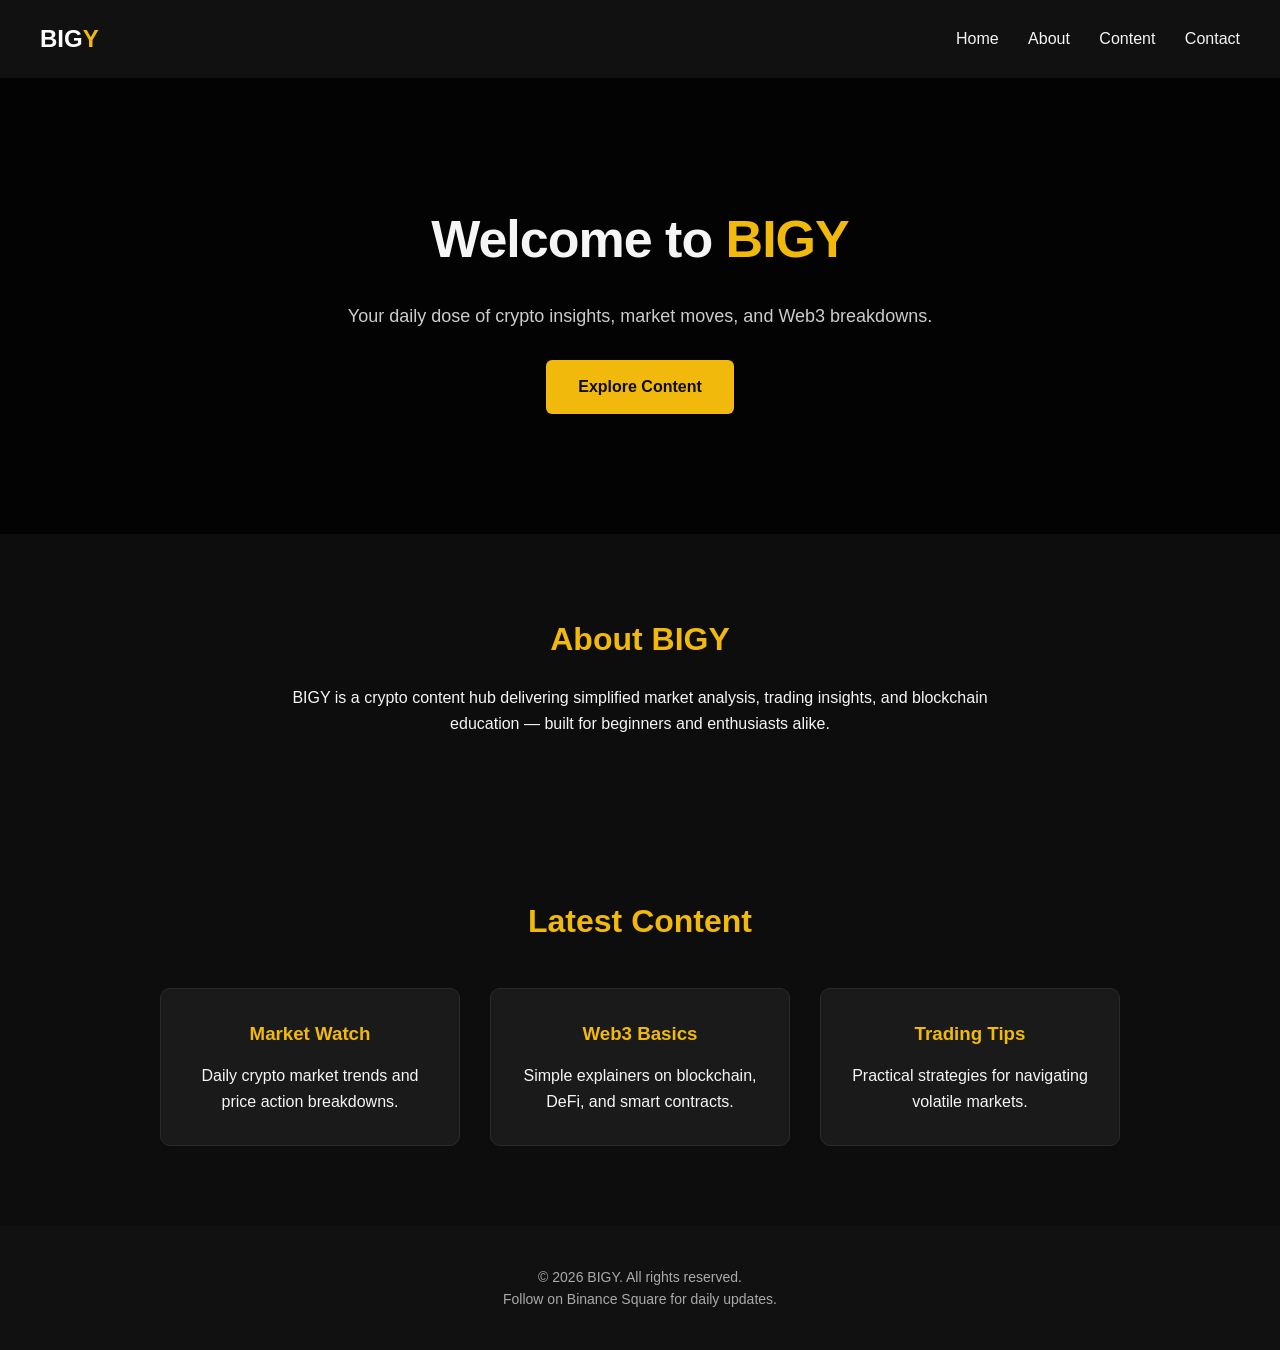
==== index.html @ 6cf3ee79 "Initial BIGY site" ====
<!DOCTYPE html>
<html lang="en">
<head>
    <meta charset="UTF-8">
    <meta name="viewport" content="width=device-width, initial-scale=1.0">
    <title>BIGY | Crypto Content Hub</title>
    <link rel="stylesheet" href="style.css">
</head>
<body>
    <header class="navbar">
    <div class="logo">BIG<span>Y</span></div>
    <nav>
        <a href="#home">Home</a>
        <a href="#about">About</a>
        <a href="#content">Content</a>
        <a href="#contact">Contact</a>
    </nav>
</header>

<section id="home" class="hero">
    <h1>Welcome to <span>BIGY</span></h1>
    <p>Your daily dose of crypto insights, market moves, and Web3 breakdowns.</p>
    <a href="#content" class="btn">Explore Content</a>
</section>

<section id="about" class="about">
    <h2>About BIGY</h2>
    <p>BIGY is a crypto content hub delivering simplified market analysis, trading insights, and blockchain education — built for beginners and enthusiasts alike.</p>
</section>

<section id="content" class="content">
    <h2>Latest Content</h2>
    <div class="cards">
        <div class="card">
            <h3>Market Watch</h3>
            <p>Daily crypto market trends and price action breakdowns.</p>
        </div>
        <div class="card">
            <h3>Web3 Basics</h3>
            <p>Simple explainers on blockchain, DeFi, and smart contracts.</p>
        </div>
        <div class="card">
            <h3>Trading Tips</h3>
            <p>Practical strategies for navigating volatile markets.</p>
        </div>
    </div>
</section>

<footer id="contact" class="footer">
    <p>&copy; 2026 BIGY. All rights reserved.</p>
    <p>Follow on Binance Square for daily updates.</p>
</footer>
        <script src="script.js"></script>    
</body>
</html>
---- style.css ----
* {
    margin: 0;
    padding: 0;
    box-sizing: border-box;
    font-family: 'Poppins', sans-serif;
}

body {
    background-color: #0d0d0d;
    color: #f5f5f5;
    line-height: 1.6;
}

/* Navbar */
.navbar {
    display: flex;
    justify-content: space-between;
    align-items: center;
    padding: 20px 40px;
    background-color: #111;
    position: sticky;
    top: 0;
    z-index: 100;
}

.logo {
    font-size: 24px;
    font-weight: 700;
    color: #fff;
}

.logo span {
    color: #f0b90b;
}

.navbar nav a {
    color: #f5f5f5;
    text-decoration: none;
    margin-left: 25px;
    font-weight: 500;
    transition: color 0.3s;
}

.navbar nav a:hover {
    color: #f0b90b;
}

/* Hero */
.hero {
    text-align: center;
    padding: 120px 20px;
    background: linear-gradient(rgba(0,0,0,0.75), rgba(0,0,0,0.85)),
                url('https://images.unsplash.com/photo-1621761191319-c6fb62004040?q=80&w=1600') center/cover no-repeat;
    background-attachment: fixed;
}

.hero h1 {
    font-size: 52px;
    font-weight: 700;
    margin-bottom: 20px;
    letter-spacing: -1px;
}

.hero h1 span {
    color: #f0b90b;
}

.hero p {
    font-size: 18px;
    color: #ccc;
    max-width: 600px;
    margin: 0 auto 30px;
}

.btn {
    display: inline-block;
    background-color: #f0b90b;
    color: #0d0d0d;
    padding: 14px 32px;
    border-radius: 6px;
    text-decoration: none;
    font-weight: 700;
    transition: transform 0.3s;
}

.btn:hover {
    transform: scale(1.05);
}

/* About */
.about {
    padding: 80px 40px;
    text-align: center;
    max-width: 800px;
    margin: 0 auto;
}

.about h2 {
    font-size: 32px;
    font-weight: 700;
    margin-bottom: 20px;
    color: #f0b90b;
}

/* Content cards */
.content {
    padding: 80px 40px;
    text-align: center;
}

.content h2 {
    font-size: 32px;
    font-weight: 700;
    margin-bottom: 40px;
    color: #f0b90b;
}

.cards {
    display: flex;
    flex-wrap: wrap;
    gap: 30px;
    justify-content: center;
}

.card {
    background-color: #1a1a1a;
    padding: 30px;
    border-radius: 10px;
    max-width: 300px;
    transition: transform 0.3s;
    border: 1px solid #2a2a2a;
}

.card:hover {
    transform: translateY(-8px);
    border-color: #f0b90b;
}

.card h3 {
    color: #f0b90b;
    margin-bottom: 15px;
}

/* Footer */
.footer {
    text-align: center;
    padding: 40px;
    background-color: #111;
    color: #aaa;
    font-size: 14px;
}

/* Responsive */
@media (max-width: 768px) {
    .navbar {
        flex-direction: column;
        gap: 15px;
    }

    .hero h1 {
        font-size: 32px;
    }
}
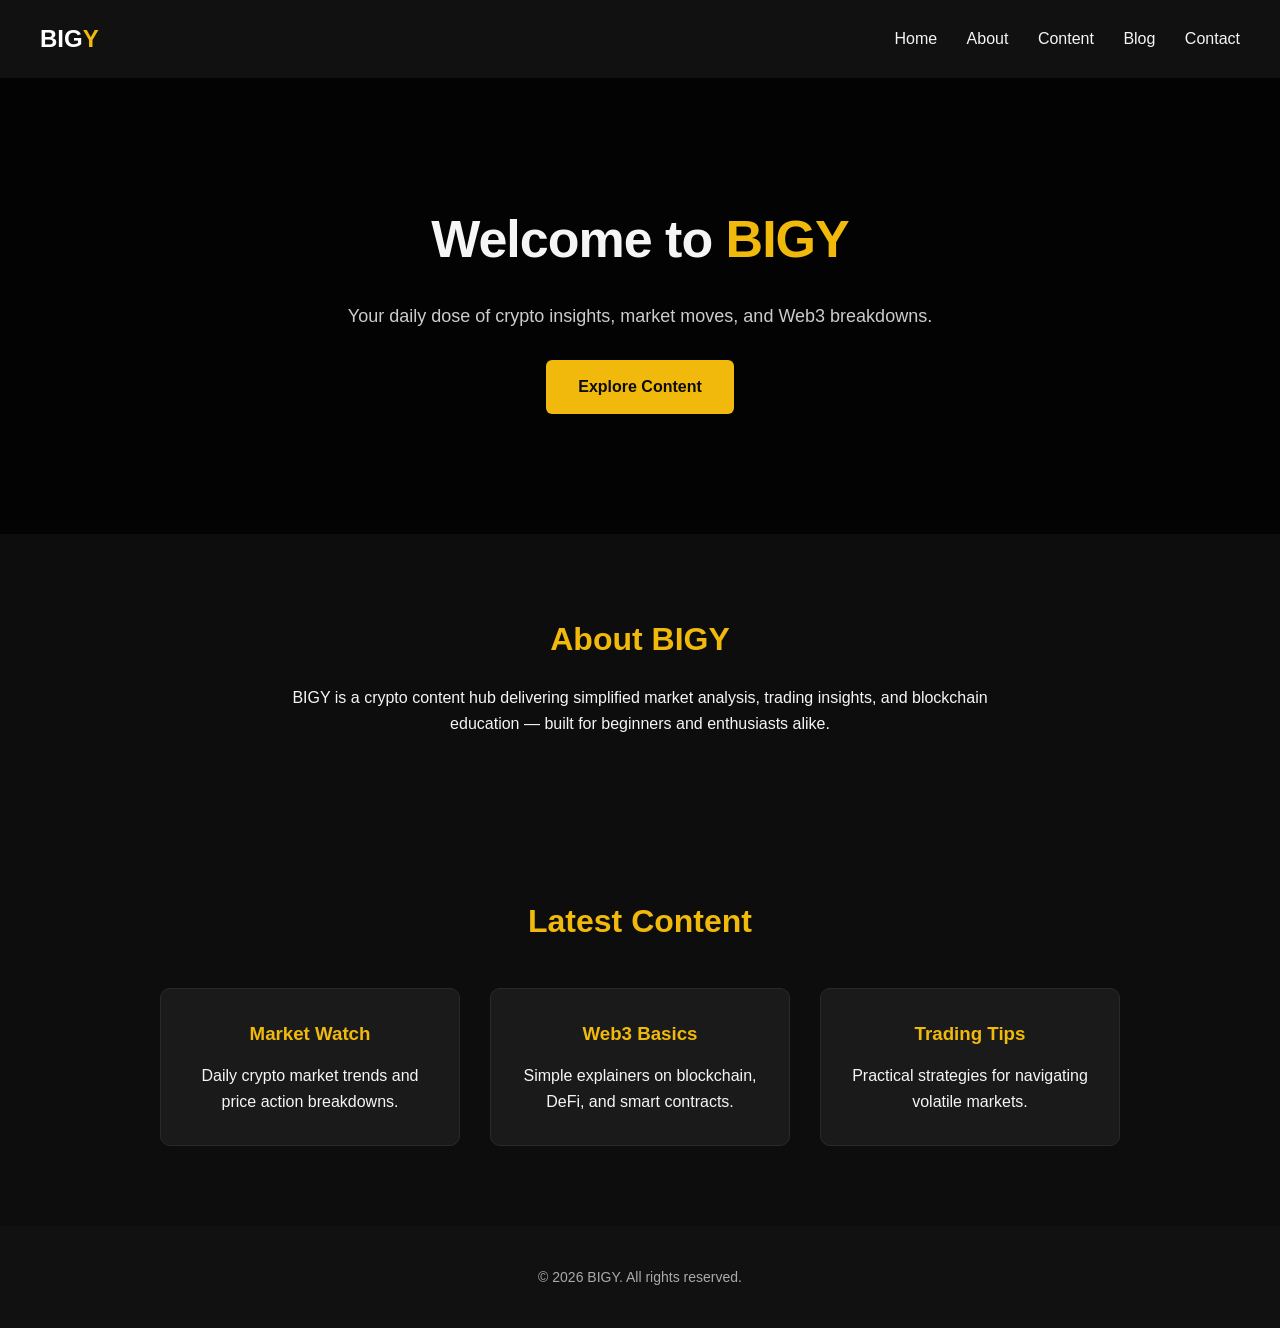
==== commit 38309d4b: "Add blog page, update nav, remove footer line" ====
--- a/index.html
+++ b/index.html
@@ -12,7 +12,9 @@
     <nav>
         <a href="#home">Home</a>
         <a href="#about">About</a>
-        <a href="#content">Content</a>
+                <a href="#content">Content</a>
+                <a href="blog.html">Blog</a>
+
         <a href="#contact">Contact</a>
     </nav>
 </header>
@@ -48,7 +50,6 @@
 
 <footer id="contact" class="footer">
     <p>&copy; 2026 BIGY. All rights reserved.</p>
-    <p>Follow on Binance Square for daily updates.</p>
 </footer>
         <script src="script.js"></script>    
 </body>
--- a/style.css
+++ b/style.css
@@ -160,4 +160,69 @@
     .hero h1 {
         font-size: 32px;
     }
+}
+/* Blog page */
+.blog-hero {
+    text-align: center;
+    padding: 100px 20px 60px;
+    background-color: #111;
+}
+
+.blog-hero h1 {
+    font-size: 42px;
+    font-weight: 700;
+}
+
+.blog-hero h1 span {
+    color: #f0b90b;
+}
+
+.blog-hero p {
+    color: #ccc;
+    margin-top: 15px;
+}
+
+.blog-list {
+    max-width: 800px;
+    margin: 0 auto;
+    padding: 60px 20px;
+}
+
+.blog-post {
+    background-color: #1a1a1a;
+    border: 1px solid #2a2a2a;
+    border-radius: 10px;
+    padding: 30px;
+    margin-bottom: 30px;
+    transition: border-color 0.3s;
+}
+
+.blog-post:hover {
+    border-color: #f0b90b;
+}
+
+.post-date {
+    color: #888;
+    font-size: 13px;
+}
+
+.blog-post h2 {
+    margin: 10px 0 15px;
+    font-size: 22px;
+    color: #fff;
+}
+
+.blog-post p {
+    color: #ccc;
+    margin-bottom: 15px;
+}
+
+.read-more {
+    color: #f0b90b;
+    text-decoration: none;
+    font-weight: 600;
+}
+
+.read-more:hover {
+    text-decoration: underline;
 }
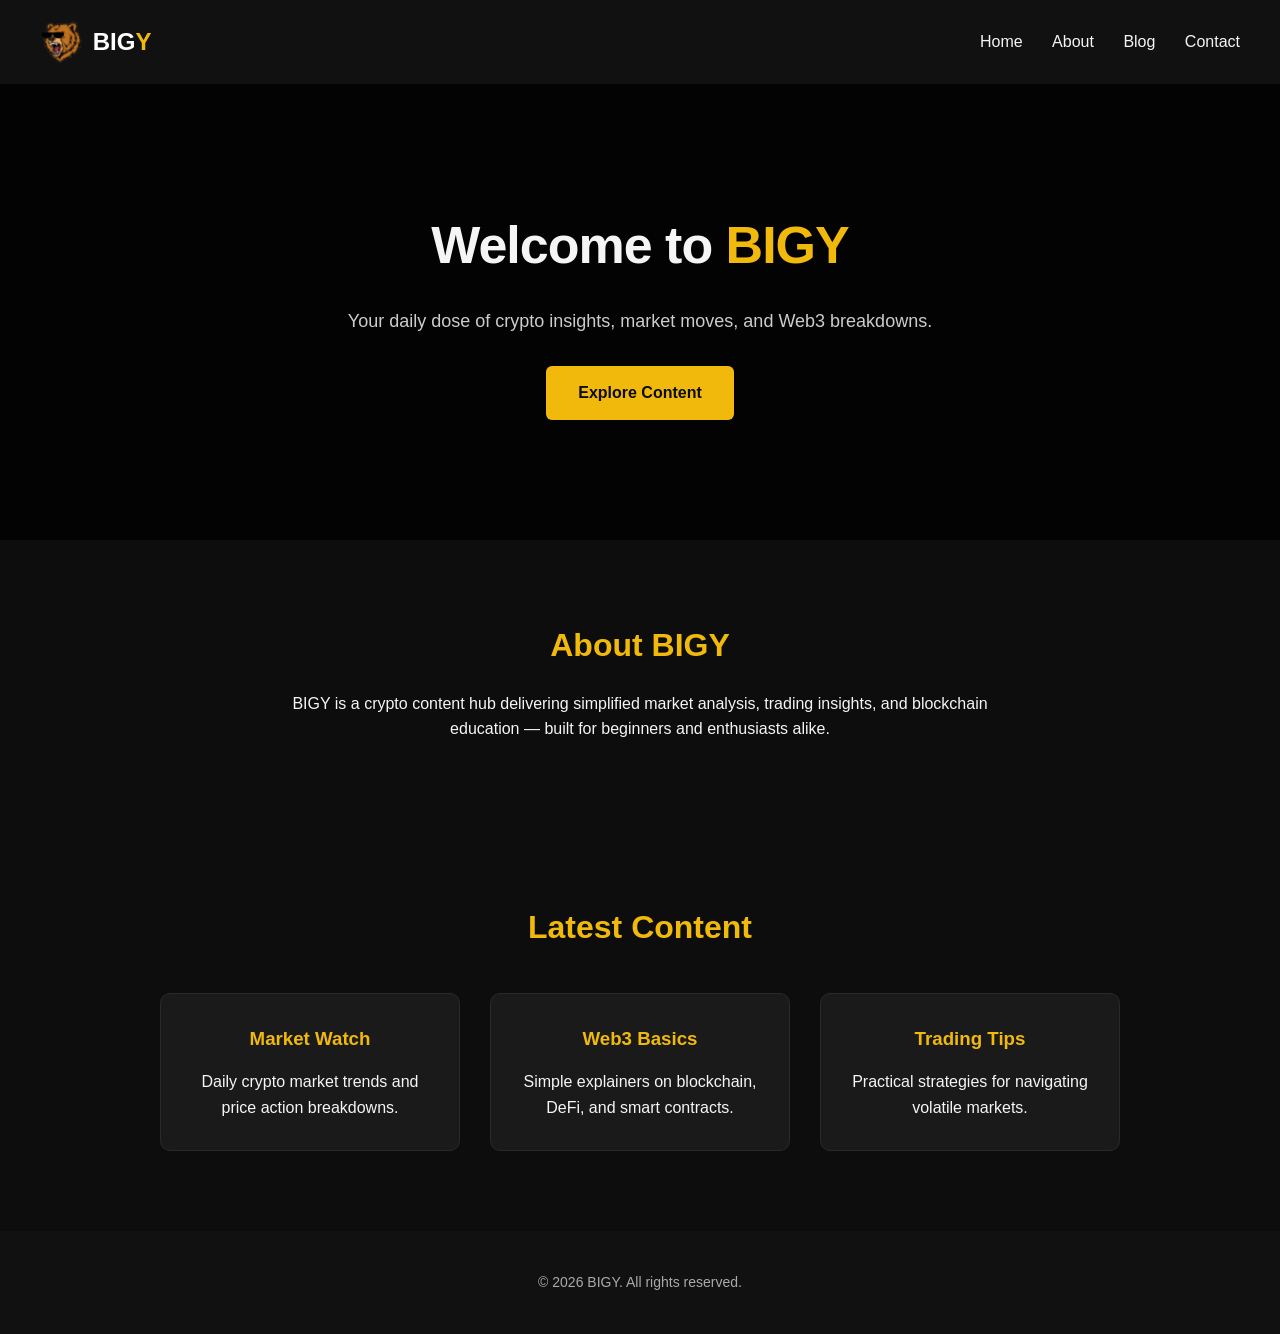
==== commit 31619841: "Add logo and favicon" ====
--- a/index.html
+++ b/index.html
@@ -4,15 +4,18 @@
     <meta charset="UTF-8">
     <meta name="viewport" content="width=device-width, initial-scale=1.0">
     <title>BIGY | Crypto Content Hub</title>
+    <link rel="icon" type="image/png" href="logo.png">
     <link rel="stylesheet" href="style.css">
 </head>
 <body>
     <header class="navbar">
-    <div class="logo">BIG<span>Y</span></div>
+<a href="index.html" class="logo">
+    <img src="logo.png" alt="BIGY logo">
+    <span class="logo-text">BIG<span>Y</span></span>
+</a>
     <nav>
         <a href="#home">Home</a>
         <a href="#about">About</a>
-                <a href="#content">Content</a>
                 <a href="blog.html">Blog</a>
 
         <a href="#contact">Contact</a>
--- a/style.css
+++ b/style.css
@@ -24,12 +24,21 @@
 }
 
 .logo {
+    display: flex;
+    align-items: center;
+    gap: 10px;
     font-size: 24px;
     font-weight: 700;
     color: #fff;
-}
-
-.logo span {
+    text-decoration: none;
+}
+
+.logo img {
+    height: 44px;
+    width: auto;
+}
+
+.logo-text span {
     color: #f0b90b;
 }
 
